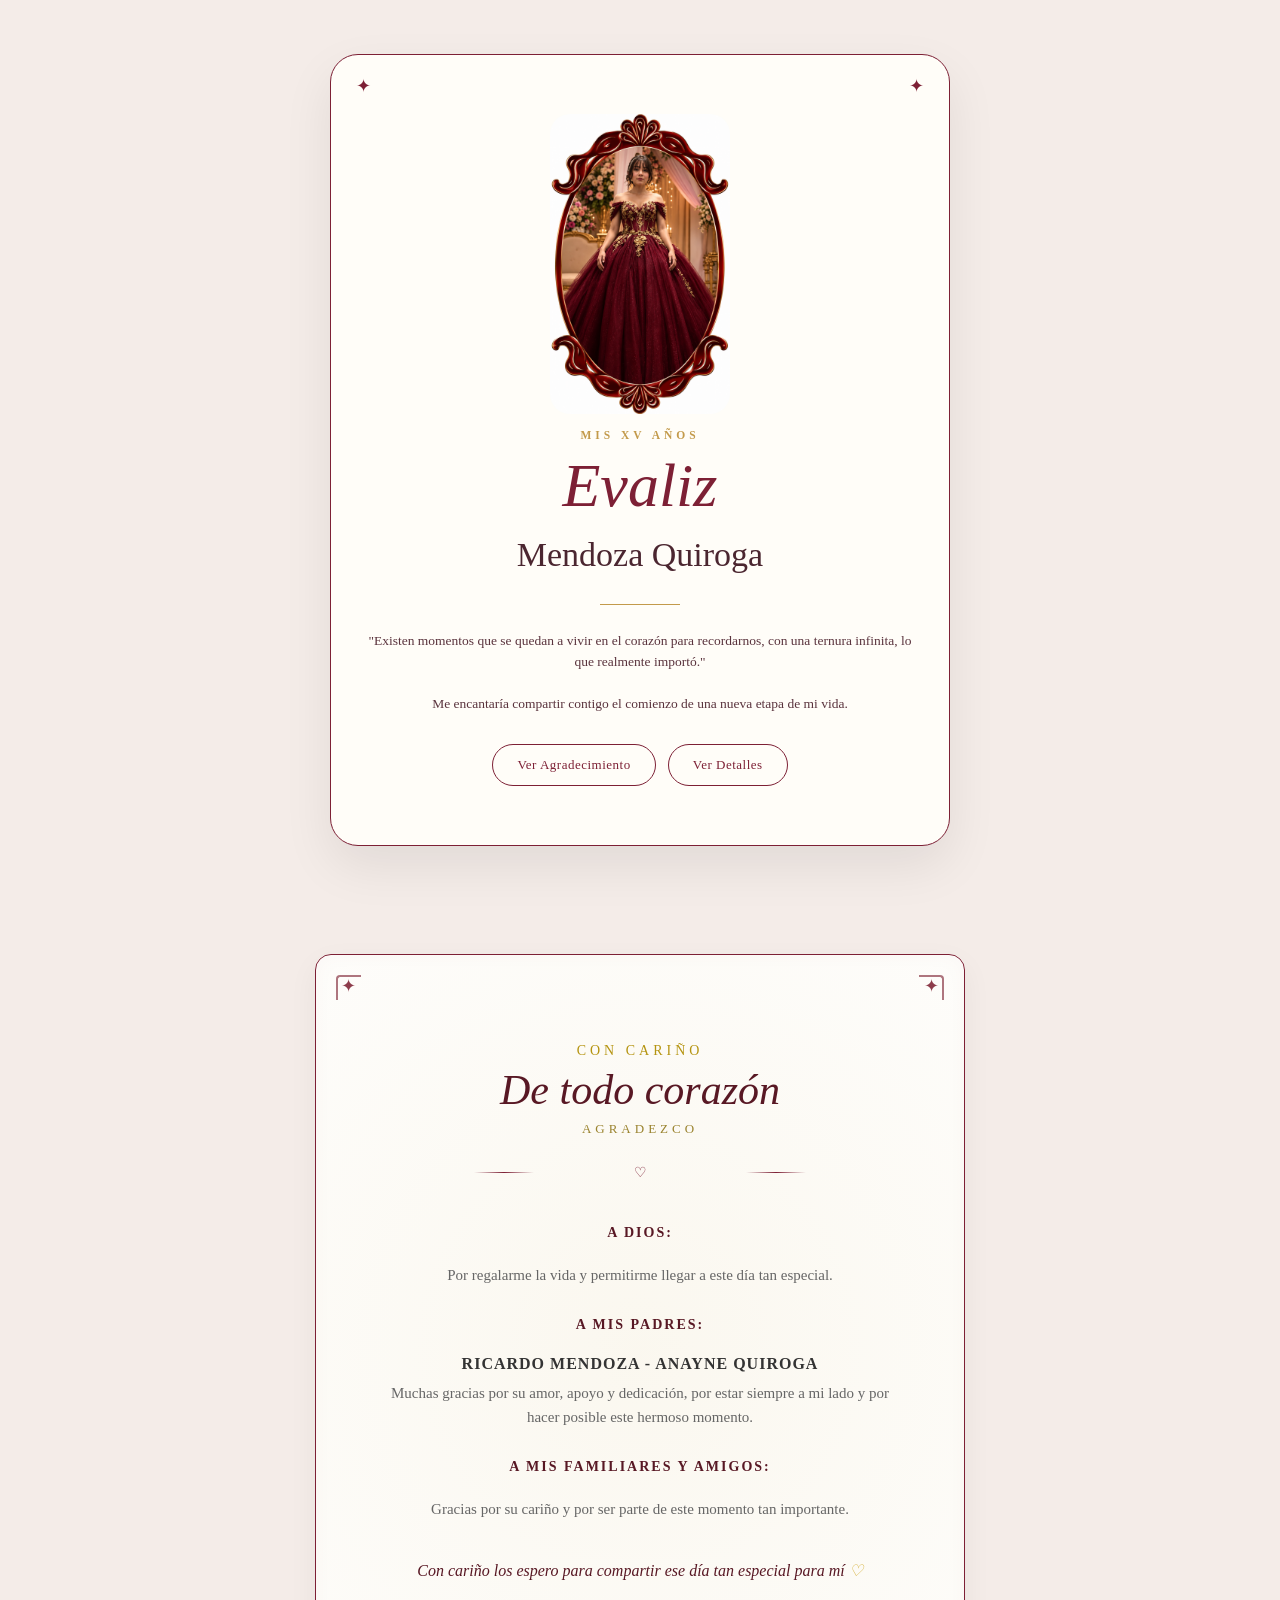
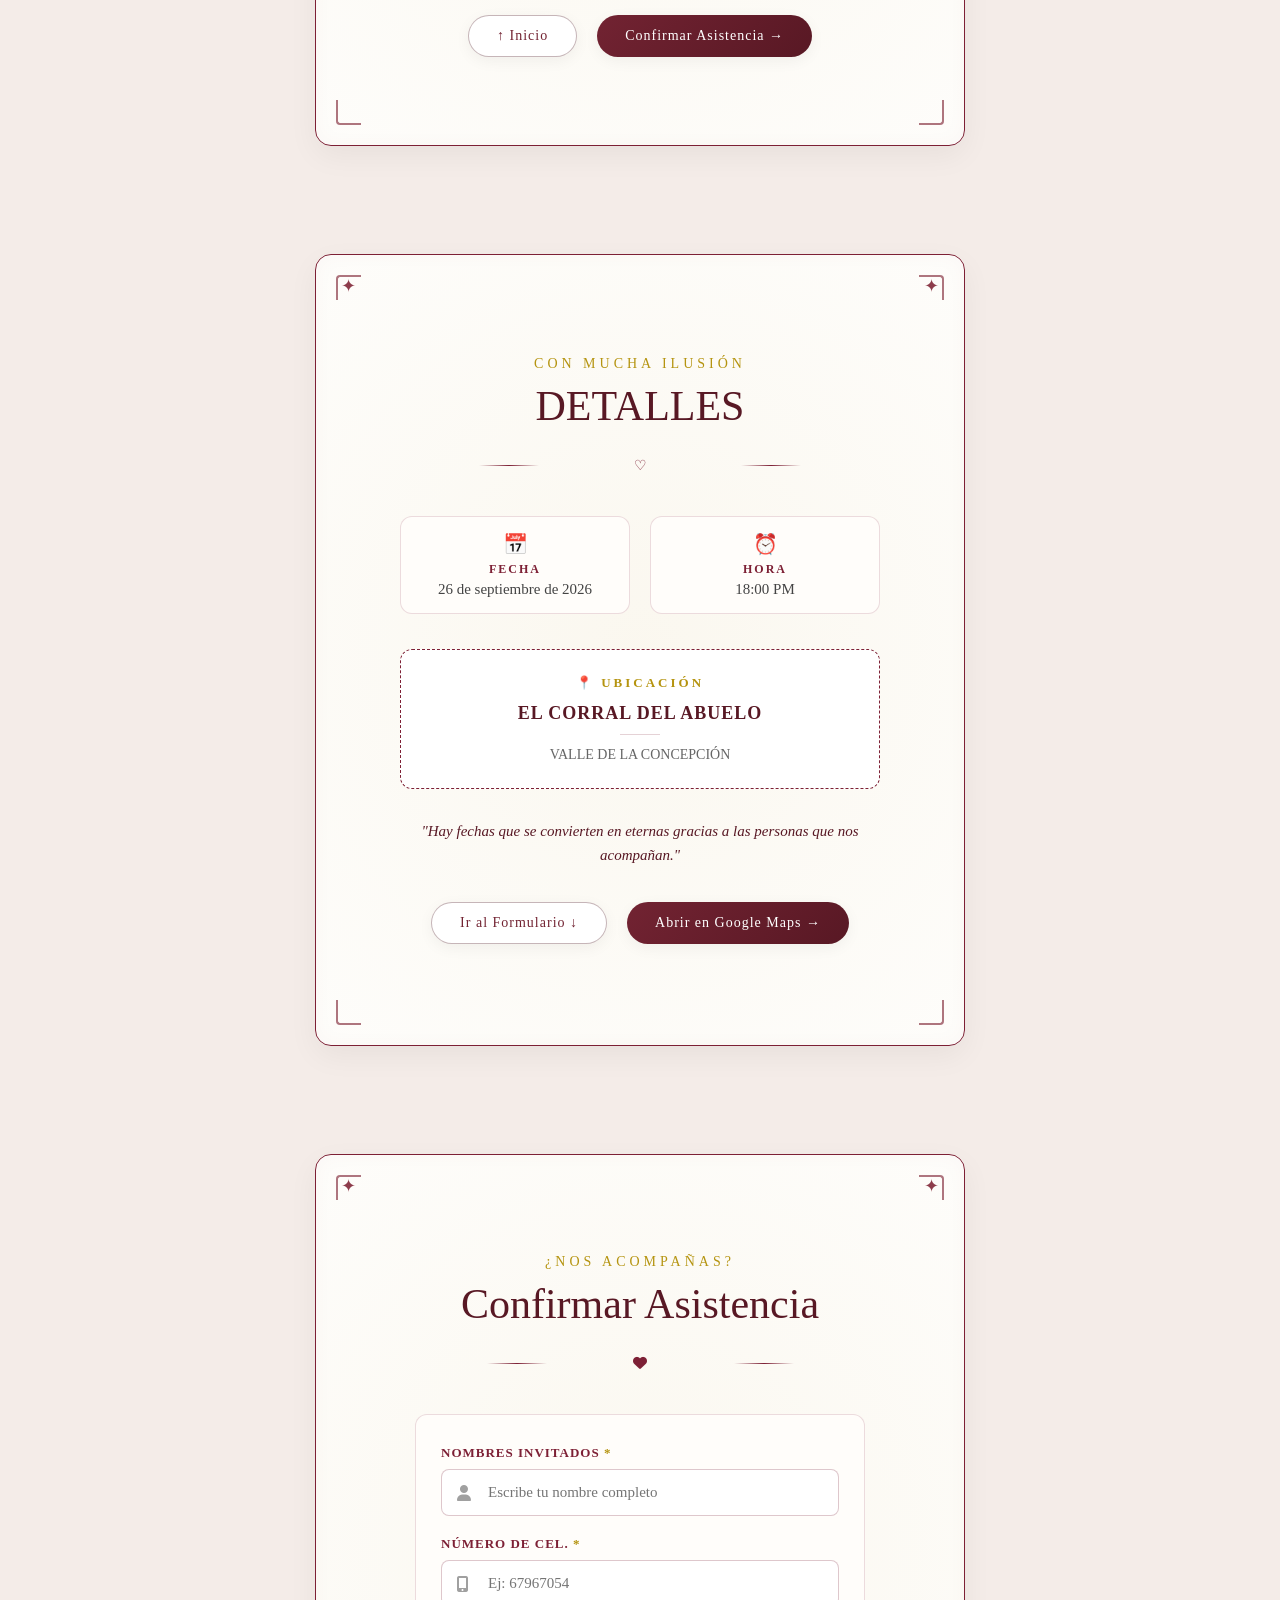
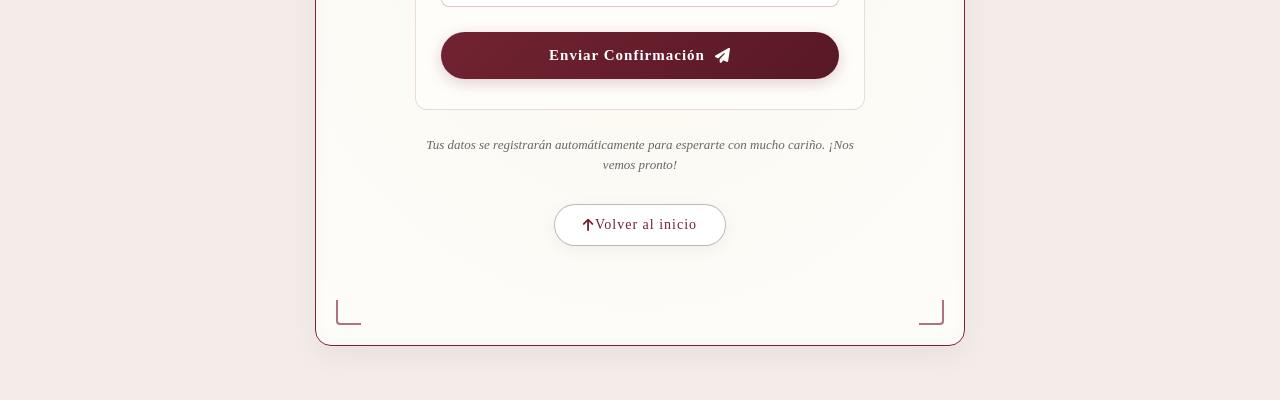
==== carta.html @ 5958983e "Add files via upload" ====
<!doctype html>
<html lang="es">
<head>
<meta charset="utf-8">
<meta name="viewport" content="width=device-width,initial-scale=1">
<link rel="icon" type="image/png" href="logolc.png">
<link rel="stylesheet" href="carta.css">
<link rel="stylesheet" href="https://cloudflare.com">
<link rel="stylesheet" href="https://cdnjs.cloudflare.com/ajax/libs/font-awesome/6.4.0/css/all.min.css">
<title>Mis XV - Evaliz Mendoza Quiroga</title>
</head>
<body>

<!-- PÁGINA 1: PORTADA -->
<section class="page" id="inicio">
  <div class="card">
    <div class="photo-container">
      <img src="goto.png" alt="Evaliz Mendoza Quiroga">
    </div>
    <div class="eyebrow">Mis XV Años</div>
    <h1>Evaliz</h1>
    <h2>Mendoza Quiroga</h2>
    <div class="line"></div>
    <p class="note">"Existen momentos que se quedan a vivir en el corazón para recordarnos, con una ternura infinita, lo que realmente importó."</p>
    <p class="note">Me encantaría compartir contigo el comienzo de una nueva etapa de mi vida.</p>
    <div class="btn-container">
      <a class="btn" href="#agradecimiento">Ver Agradecimiento</a>
      <a class="btn" href="#detalles">Ver Detalles</a>
    </div>
  </div>
</section>

<!-- PÁGINA 2: AGRADECIMIENTOS -->
<section class="page" id="agradecimiento">
  <div class="card agradecimiento-card">
    <div class="corner-ornament top-left"></div>
    <div class="corner-ornament top-right"></div>
    <div class="corner-ornament bottom-left"></div>
    <div class="corner-ornament bottom-right"></div>
    <div class="glow-effect"></div>

    <div class="card-content">
      <div class="eyebrow-text">Con cariño</div>
      <h1 class="main-title">De todo corazón</h1>
      <div class="eyebrow-text sub-eyebrow">Agradezco</div>
      
      <div class="elegant-divider">
        <span class="line"></span>
        <span class="heart-icon">♡</span>
        <span class="line"></span>
      </div>
      
      <div class="thanks-section">
        <div class="thanks-block">
          <p><strong>A DIOS:</strong></p>
          <p class="thanks-text">Por regalarme la vida y permitirme llegar a este día tan especial.</p>
        </div>
        <div class="thanks-block">
          <p><strong>A MIS PADRES:</strong></p>
          <p class="parents-names">RICARDO MENDOZA - ANAYNE QUIROGA</p>
          <p class="thanks-text">Muchas gracias por su amor, apoyo y dedicación, por estar siempre a mi lado y por hacer posible este hermoso momento.</p>
        </div>
        <div class="thanks-block">
          <p><strong>A MIS FAMILIARES Y AMIGOS:</strong></p>
          <p class="thanks-text">Gracias por su cariño y por ser parte de este momento tan importante.</p>
        </div>
      </div>
      
      <footer class="thanks-footer">
        Con cariño los espero para compartir ese día tan especial para mí <span class="beating-heart">♡</span>
      </footer>
      
      <div class="btn-container-modern">
        <a class="btn-modern secondary" href="#inicio">↑ Inicio</a>
        <a class="btn-modern primary" href="#asistencia">Confirmar Asistencia →</a>
      </div>
    </div>
  </div>
</section>

<!-- PÁGINA 3: DETALLES -->
<section class="page" id="detalles">
  <div class="card detalles-card">
    <div class="corner-ornament top-left"></div>
    <div class="corner-ornament top-right"></div>
    <div class="corner-ornament bottom-left"></div>
    <div class="corner-ornament bottom-right"></div>
    <div class="glow-effect"></div>

    <div class="card-content">
      <div class="eyebrow-text">Con mucha ilusión</div>
      <h2 class="main-title">DETALLES</h2>
      
      <div class="elegant-divider">
        <span class="line"></span>
        <span class="heart-icon">♡</span>
        <span class="line"></span>
      </div>
      
      <div class="details-grid">
        <div class="detail-item">
          <div class="detail-icon">📅</div>
          <div class="detail-label">FECHA</div>
          <div class="detail-value">26 de septiembre de 2026</div>
        </div>
        <div class="detail-item">
          <div class="detail-icon">⏰</div>
          <div class="detail-label">HORA</div>
          <div class="detail-value">18:00 PM</div>
        </div>
      </div>

      <div class="location-box-modern">
        <div class="location-header-text">📍 Ubicación</div>
        <div class="location-body-text">
          <b class="venue-name">EL CORRAL DEL ABUELO</b>
          <div class="location-divider"></div>
          <span class="city-name">VALLE DE LA CONCEPCIÓN</span>
        </div>
      </div>
      
      <p class="poetic-note">"Hay fechas que se convierten en eternas gracias a las personas que nos acompañan."</p>
      
      <div class="btn-container-modern">
        <a class="btn-modern secondary" href="#asistencia">Ir al Formulario ↓</a>
        <a class="btn-modern primary" href="https://maps.app.goo.gl/3q6DcX9PxnJpXSRk8" target="_blank">Abrir en Google Maps →</a>
      </div>
    </div>
  </div>
</section>

<!-- PÁGINA 4: ASISTENCIA -->
<section class="page" id="asistencia">
  <div class="card asistencia-card">
    <div class="corner-ornament top-left"></div>
    <div class="corner-ornament top-right"></div>
    <div class="corner-ornament bottom-left"></div>
    <div class="corner-ornament bottom-right"></div>
    <div class="glow-effect"></div>

    <div class="card-content">
      <div class="eyebrow-text">¿Nos acompañas?</div>
      <h2 class="main-title">Confirmar Asistencia</h2>
      
      <div class="elegant-divider">
        <span class="line"></span>
        <span class="heart-icon"><i class="fas fa-heart"></i></span>
        <span class="line"></span>
      </div>
      
      <div class="form-box-modern"> 
        <!-- IMPORTANTE: Reemplaza TU_URL_DE_APPS_SCRIPT_AQUI con la URL real de tu Web App desplegada -->
        <form id="asistenciaForm" action="https://script.google.com/macros/s/AKfycby9X5_h3kV5XhqtkE-7FlWjugrBrktTr8aeO9FTvDEMkKX0wABNz7o9vfvUpD0KPTnzUQ/exec" method="POST"> 
          <div class="form-group-modern"> 
            <label for="name-input">Nombres Invitados <span class="required">*</span></label> 
            <div class="input-wrapper"> 
              <i class="fas fa-user input-icon-fa"></i> 
              <input type="text" id="name-input" name="nombre" placeholder="Escribe tu nombre completo" required> 
            </div> 
          </div> 
      
          <div class="form-group-modern"> 
            <label for="tel-input">Número de Cel. <span class="required">*</span></label> 
            <div class="input-wrapper"> 
              <i class="fas fa-mobile-alt input-icon-fa"></i> 
              <input type="tel" id="tel-input" name="telefono" placeholder="Ej: 67967054" required> 
            </div> 
          </div> 
      
          <div class="submit-container-modern"> 
            <button type="submit" id="submitBtn" class="btn-submit-modern"> 
              Enviar Confirmación <i class="fas fa-paper-plane button-icon-fa"></i> 
            </button> 
          </div> 
        </form> 
      </div>

      <p class="form-note" id="formMessage">
        Tus datos se registrarán automáticamente para esperarte con mucho cariño. ¡Nos vemos pronto!
      </p>
      
      <div class="btn-container-modern">
        <a class="btn-modern secondary" href="#inicio"><i class="fas fa-arrow-up"></i> Volver al inicio</a>
      </div>
    </div>
  </div>
</section>

<script>
  // Script para manejar el envío por AJAX y evitar bloqueos de CORS o redirecciones de Google
  const form = document.getElementById('asistenciaForm');
  const submitBtn = document.getElementById('submitBtn');
  const formMessage = document.getElementById('formMessage');

  form.addEventListener('submit', function(e) {
    e.preventDefault();
    
    // Si no has cambiado la URL temporal, avisa al usuario
    if(form.action.includes("TU_URL_DE_APPS_SCRIPT_AQUI")) {
      alert("Por favor, configura la URL de tu Google Apps Script en el atributo action del formulario.");
      return;
    }

    submitBtn.disabled = true;
    submitBtn.innerHTML = "Enviando... <i class='fas fa-spinner fa-spin'></i>";

    const formData = new FormData(form);

    fetch(form.action, {
      method: 'POST',
      body: formData,
      mode: 'no-cors' // Necesario para Apps Script en peticiones web directas
    })
    .then(() => {
      formMessage.innerHTML = "¡Muchas gracias! Tu asistencia ha sido confirmada con éxito. ❤️";
      formMessage.style.color = "#7d2035";
      formMessage.style.fontWeight = "bold";
      form.reset();
      submitBtn.innerHTML = "¡Enviado con éxito! ✨";
    })
    .catch((error) => {
      console.error('Error:', error);
      submitBtn.disabled = false;
      submitBtn.innerHTML = "Enviar Confirmación <i class='fas fa-paper-plane button-icon-fa'></i>";
      alert("Hubo un error al enviar. Por favor intenta de nuevo.");
    });
  });
</script>

</body>
</html>
---- carta.css ----
*{box-sizing:border-box}
  html{scroll-behavior:smooth}
  body{
    margin:0;
    background:#f4ece8;
    color:#4b2630;
    overflow-x:hidden;
    font-family: 'Playfair Display', 'Georgia', serif;
  }
  
  @keyframes floatSlow {
    0%, 100% { transform: translateY(0px); }
    50% { transform: translateY(-8px); }
  }

  @keyframes pulseGlow {
    0% { transform: scale(1); box-shadow: 0 0 0 0 rgba(125, 32, 53, 0.4); }
    70% { transform: scale(1.02); box-shadow: 0 0 0 12px rgba(125, 32, 53, 0); }
    100% { transform: scale(1); box-shadow: 0 0 0 0 rgba(125, 32, 53, 0); }
  }

  @keyframes sparkleAnim {
    0%, 100% { opacity: 0.4; transform: scale(1); }
    50% { opacity: 1; transform: scale(1.2); }
  }

  .page{
    min-height:100vh;
    padding:20px;
    display:flex;
    align-items:center;
    justify-content:center;
  }
  
  .card{
    max-width: 620px;
    width: 100%;
    min-height: 88vh;
    background: #fffdf8;
    border: 1.5px solid #7d2035;
    border-radius: 28px;
    padding: 45px 30px;
    text-align: center;
    box-shadow: 0 20px 50px rgba(0,0,0,0.08);
    position: relative;
    display: flex;
    flex-direction: column;
    justify-content: center;
    align-items: center;
    animation: floatSlow 6s ease-in-out infinite;
  }
  
  .card::before {
    content: "✦";
    position: absolute;
    top: 20px;
    left: 25px;
    color: #7d2035;
    font-size: 18px;
    animation: sparkleAnim 3s infinite;
  }
  .card::after {
    content: "✦";
    position: absolute;
    top: 20px;
    right: 25px;
    color: #7d2035;
    font-size: 18px;
    animation: sparkleAnim 3s infinite alternate;
  }

  .photo-container {
    width: 180px;
    height: 300px;
    margin: 0 auto 15px;
    border-radius: 20px;
    overflow: hidden;
  }
  
  .photo-container img {
    width: 100%;
    height: 100%;
    object-fit: cover;
  }

  .eyebrow{
    color:#c39a4b;
    text-transform:uppercase;
    letter-spacing:4px;
    font-size:11.5px;
    margin-bottom:8px;
    font-weight: bold;
  }
  
  h1{
    font-size:clamp(40px, 9vw, 62px);
    font-weight:400;
    font-style:italic;
    color:#7d2035;
    line-height:1;
    margin:5px 0 15px;
  }
  
  h2{
    font-size:clamp(22px, 5vw, 34px);
    font-weight:400;
    color:#4b2630;
    margin:5px 0 15px;
  }

  .line{
    height:1px;
    width:80px;
    background:#c39a4b;
    margin:15px auto;
  }
  
  .note{
    font-size:13.5px;
    line-height:1.6;
    margin:10px 0;
    color:#5a333d;
  }
  
  .btn-container {
    display: flex;
    gap: 12px;
    justify-content: center;
    margin-top: 20px;
    flex-wrap: wrap;
    width: 100%;
  }

  .btn{
    display: inline-block;
    padding: 12px 24px;
    border-radius: 99px;
    background: transparent;
    color: #7d2035;
    text-decoration: none;
    font-size: 13px;
    letter-spacing: 0.5px;
    border: 1px solid #7d2035;
    transition: all 0.3s ease;
  }
  
  .btn:hover{
    background: #7d2035;
    color: white;
    transform: translateY(-3px);
  }

  .btn.primary {
    background: #7d2035;
    color: white;
    animation: pulseGlow 2.5s infinite;
  }

  /* Estilos generales compartidos */
  .agradecimiento-card, .detalles-card, .asistencia-card {
    position: relative;
    max-width: 650px;
    width: 100%;
    background: #ffffff;
    border-radius: 16px;
    padding: 50px 40px;
    box-shadow: 0 10px 30px rgba(0, 0, 0, 0.05), inset 0 0 20px rgba(125, 32, 53, 0.03);
    text-align: center;
    overflow: hidden;
  }

  .glow-effect {
    position: absolute;
    top: -50%; left: -50%; width: 200%; height: 200%;
    background: radial-gradient(circle, rgba(244,236,215,0.4) 0%, rgba(255,255,255,0) 70%);
    pointer-events: none; z-index: 1;
  }

  .card-content { position: relative; z-index: 2; }

  .corner-ornament {
    position: absolute; width: 25px; height: 25px; border: 2px solid #7d2035; pointer-events: none; opacity: 0.7;
  }
  .top-left { top: 20px; left: 20px; border-right: none; border-bottom: none; border-top-left-radius: 4px; }
  .top-right { top: 20px; right: 20px; border-left: none; border-bottom: none; border-top-right-radius: 4px; }
  .bottom-left { bottom: 20px; left: 20px; border-right: none; border-top: none; border-bottom-left-radius: 4px; }
  .bottom-right { bottom: 20px; right: 20px; border-left: none; border-top: none; border-bottom-right-radius: 4px; }

  .eyebrow-text { font-size: 14px; text-transform: uppercase; letter-spacing: 4px; color: #b59410; font-weight: 500; margin-bottom: 5px; }
  .sub-eyebrow { margin-top: 5px; margin-bottom: 20px; font-size: 13px; color: #9a832e; }
  .main-title { font-size: 42px; color: #581824; font-weight: 400; margin: 10px 0; }

  .elegant-divider { display: flex; align-items: center; justify-content: center; margin: 20px 0 35px 0; }
  .elegant-divider .line { height: 1px; width: 60px; background: linear-gradient(to right, transparent, #7d2035, transparent); }
  .elegant-divider .heart-icon { margin: 0 15px; color: #7d2035; font-size: 14px; }

  .thanks-section { margin-bottom: 40px; }
  .thanks-block { margin-bottom: 28px; }
  .thanks-block strong { color: #581824; font-size: 14px; letter-spacing: 2px; display: inline-block; margin-bottom: 6px; }
  .parents-names { font-size: 16px; color: #333; font-weight: 600; letter-spacing: 1px; margin: 4px 0 8px 0; }
  .thanks-text { font-size: 15px; color: #666; line-height: 1.6; max-width: 500px; margin: 0 auto; }
  .thanks-footer { font-size: 16px; color: #581824; font-style: italic; margin: 35px 0; }
  
  .beating-heart { display: inline-block; color: #d4af37; animation: heartBeat 1.5s infinite; }
  @keyframes heartBeat {
    0%, 28%, 70% { transform: scale(1); }
    14%, 42% { transform: scale(1.2); }
  }

  .btn-container-modern { display: flex; justify-content: center; gap: 20px; margin-top: 20px; flex-wrap: wrap; }
  .btn-modern {
    display: inline-flex; align-items: center; justify-content: center; padding: 12px 28px;
    font-size: 14px; font-weight: 500; text-decoration: none; letter-spacing: 1px; border-radius: 50px;
    transition: all 0.3s ease; box-shadow: 0 4px 15px rgba(0,0,0,0.05); cursor: pointer;
  }
  .btn-modern.primary { background: linear-gradient(135deg, #722332 0%, #581824 100%); color: #ffffff; border: none; }
  .btn-modern.primary:hover { transform: translateY(-3px); box-shadow: 0 6px 20px rgba(88, 24, 36, 0.3); }
  .btn-modern.secondary { background: #ffffff; color: #722332; border: 1px solid rgba(67, 10, 21, 0.3); }
  .btn-modern.secondary:hover { background: #fbf7f8; transform: translateY(-3px); border-color: #722332; }

  /* Detalles Grid */
  .details-grid { display: flex; justify-content: space-around; gap: 20px; margin-bottom: 35px; }
  .detail-item { flex: 1; padding: 15px; background: #fffdfa; border: 1px solid rgba(125, 32, 53, 0.15); border-radius: 12px; }
  .detail-icon { font-size: 20px; margin-bottom: 6px; }
  .detail-label { font-size: 12px; font-weight: bold; color: #7d2035; letter-spacing: 2px; margin-bottom: 4px; }
  .detail-value { font-size: 15px; color: #444; font-weight: 500; }

  .location-box-modern {
    background: #ffffff; border: 1px dashed #7d2035; border-radius: 12px; padding: 25px 20px; margin: 0 auto 30px auto; max-width: 480px;
  }
  .location-header-text { font-size: 13px; text-transform: uppercase; letter-spacing: 3px; color: #b59410; font-weight: 600; margin-bottom: 12px; }
  .venue-name { font-size: 18px; color: #581824; letter-spacing: 1px; display: block; }
  .location-divider { height: 1px; width: 40px; background: rgba(125, 32, 53, 0.2); margin: 10px auto; }
  .city-name { font-size: 14px; color: #666; font-weight: 500; }
  .poetic-note { font-size: 15px; color: #581824; font-style: italic; line-height: 1.6; max-width: 480px; margin: 0 auto 35px auto; }

  /* Formulario Estilos */
  .form-box-modern {
    max-width: 480px; margin: 0 auto 25px auto; text-align: left; background: #fffdfa; padding: 30px 25px; border-radius: 12px; border: 1px solid rgba(125, 32, 53, 0.15);
  }
  .form-group-modern { margin-bottom: 20px; }
  .form-group-modern label { display: block; font-size: 13px; font-weight: 600; color: #7d2035; letter-spacing: 1px; margin-bottom: 8px; text-transform: uppercase; }
  .form-group-modern .required { color: #b59410; }
  .input-wrapper { position: relative; display: flex; align-items: center; }
  .input-icon-fa { position: absolute; left: 16px; font-size: 16px; color: #a0a0a0; pointer-events: none; }
  .input-wrapper input {
    width: 100%; padding: 14px 14px 14px 46px; font-size: 15px; color: #333; background-color: #ffffff;
    border: 1px solid rgba(125, 32, 53, 0.25); border-radius: 8px; font-family: inherit;
  }
  .input-wrapper input:focus { outline: none; border-color: #7d2035; box-shadow: 0 0 0 3px rgba(125, 32, 53, 0.1); }
  .submit-container-modern { margin-top: 25px; }
  .btn-submit-modern {
    width: 100%; padding: 15px; font-size: 15px; font-weight: 600; color: #ffffff;
    background: linear-gradient(135deg, #722332 0%, #581824 100%); border: none; border-radius: 50px;
    cursor: pointer; font-family: inherit; letter-spacing: 1px; box-shadow: 0 4px 15px rgba(88, 24, 36, 0.2);
    display: flex; align-items: center; justify-content: center; gap: 10px; transition: 0.3s;
  }
  .btn-submit-modern:hover { transform: translateY(-2px); background: linear-gradient(135deg, #862d3d 0%, #6b202e 100%); }
  .form-note { font-size: 13px; color: #666; font-style: italic; line-height: 1.5; max-width: 450px; margin: 5px auto 30px auto; }

  @media (max-width: 480px) {
    .agradecimiento-card, .detalles-card, .asistencia-card { padding: 40px 20px; }
    .main-title { font-size: 32px; }
    .details-grid { flex-direction: column; gap: 15px; }
    .btn-modern { width: 100%; box-sizing: border-box; }
  }
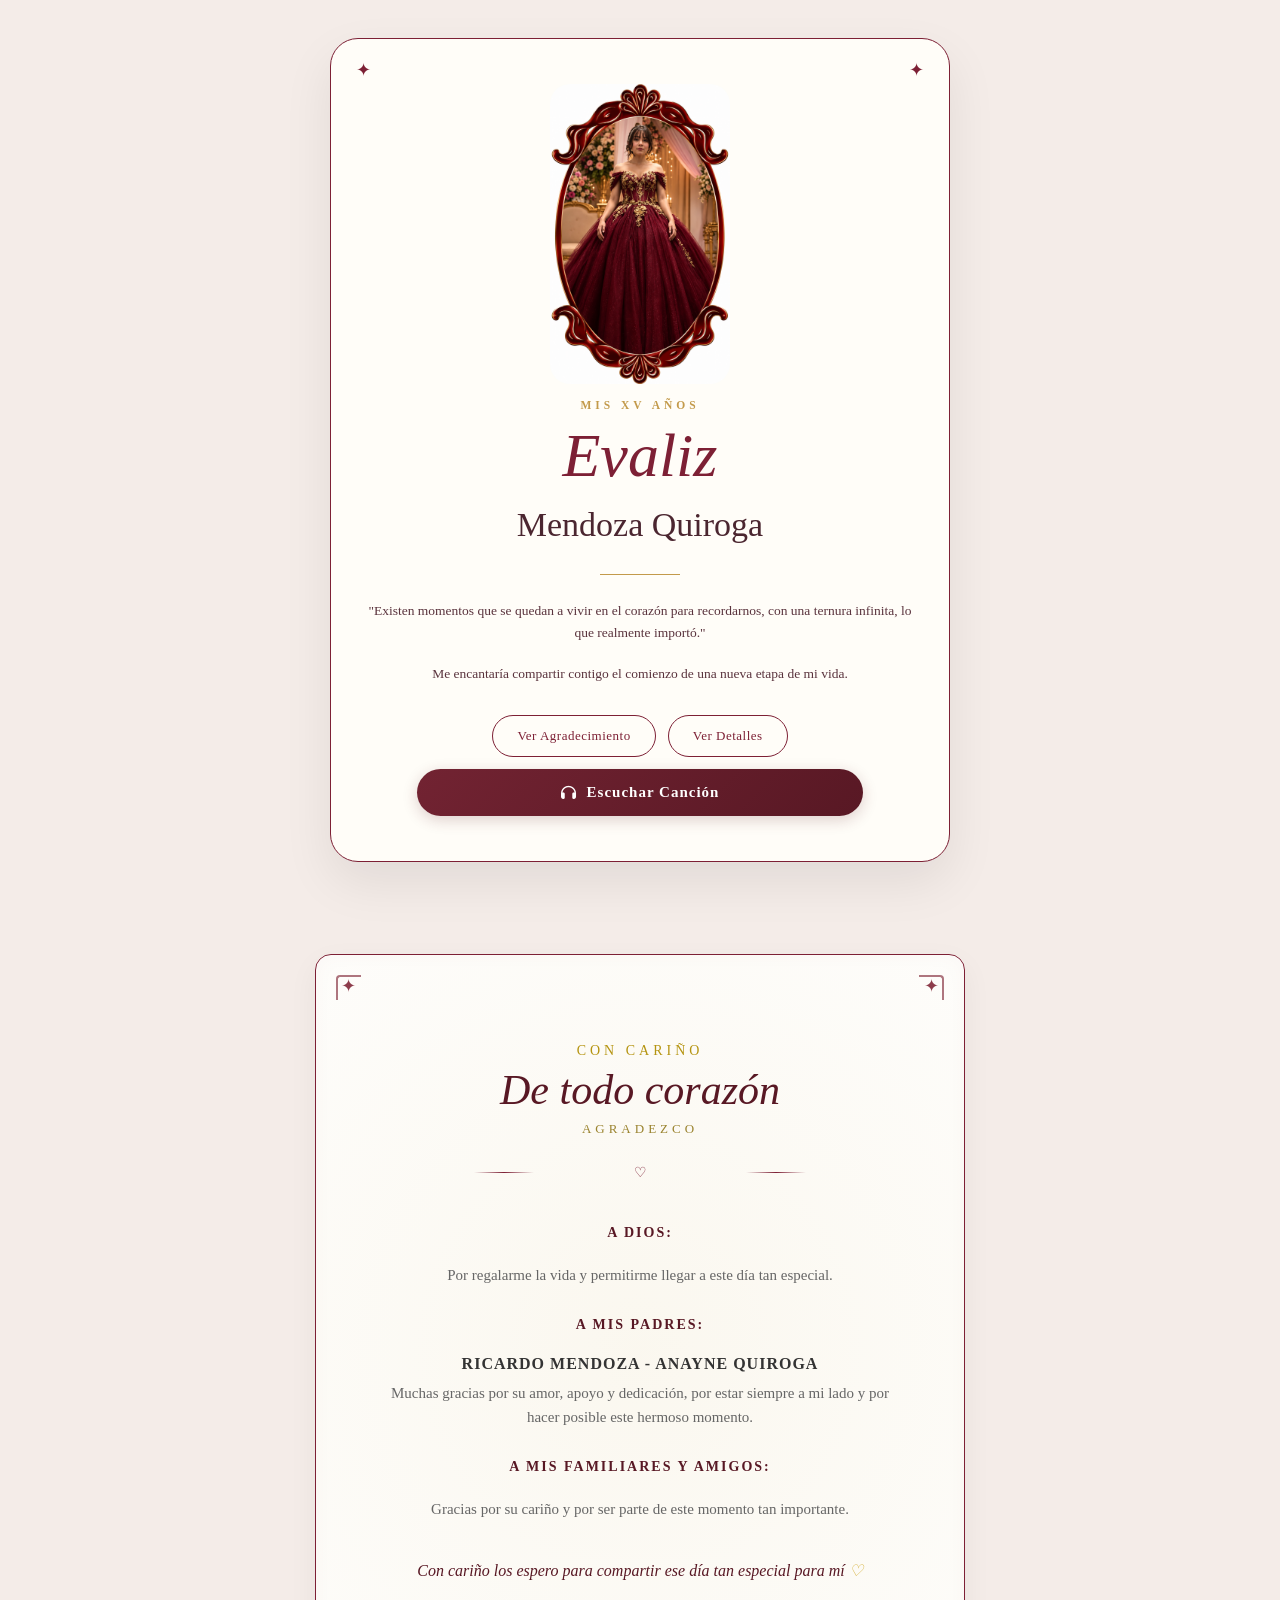
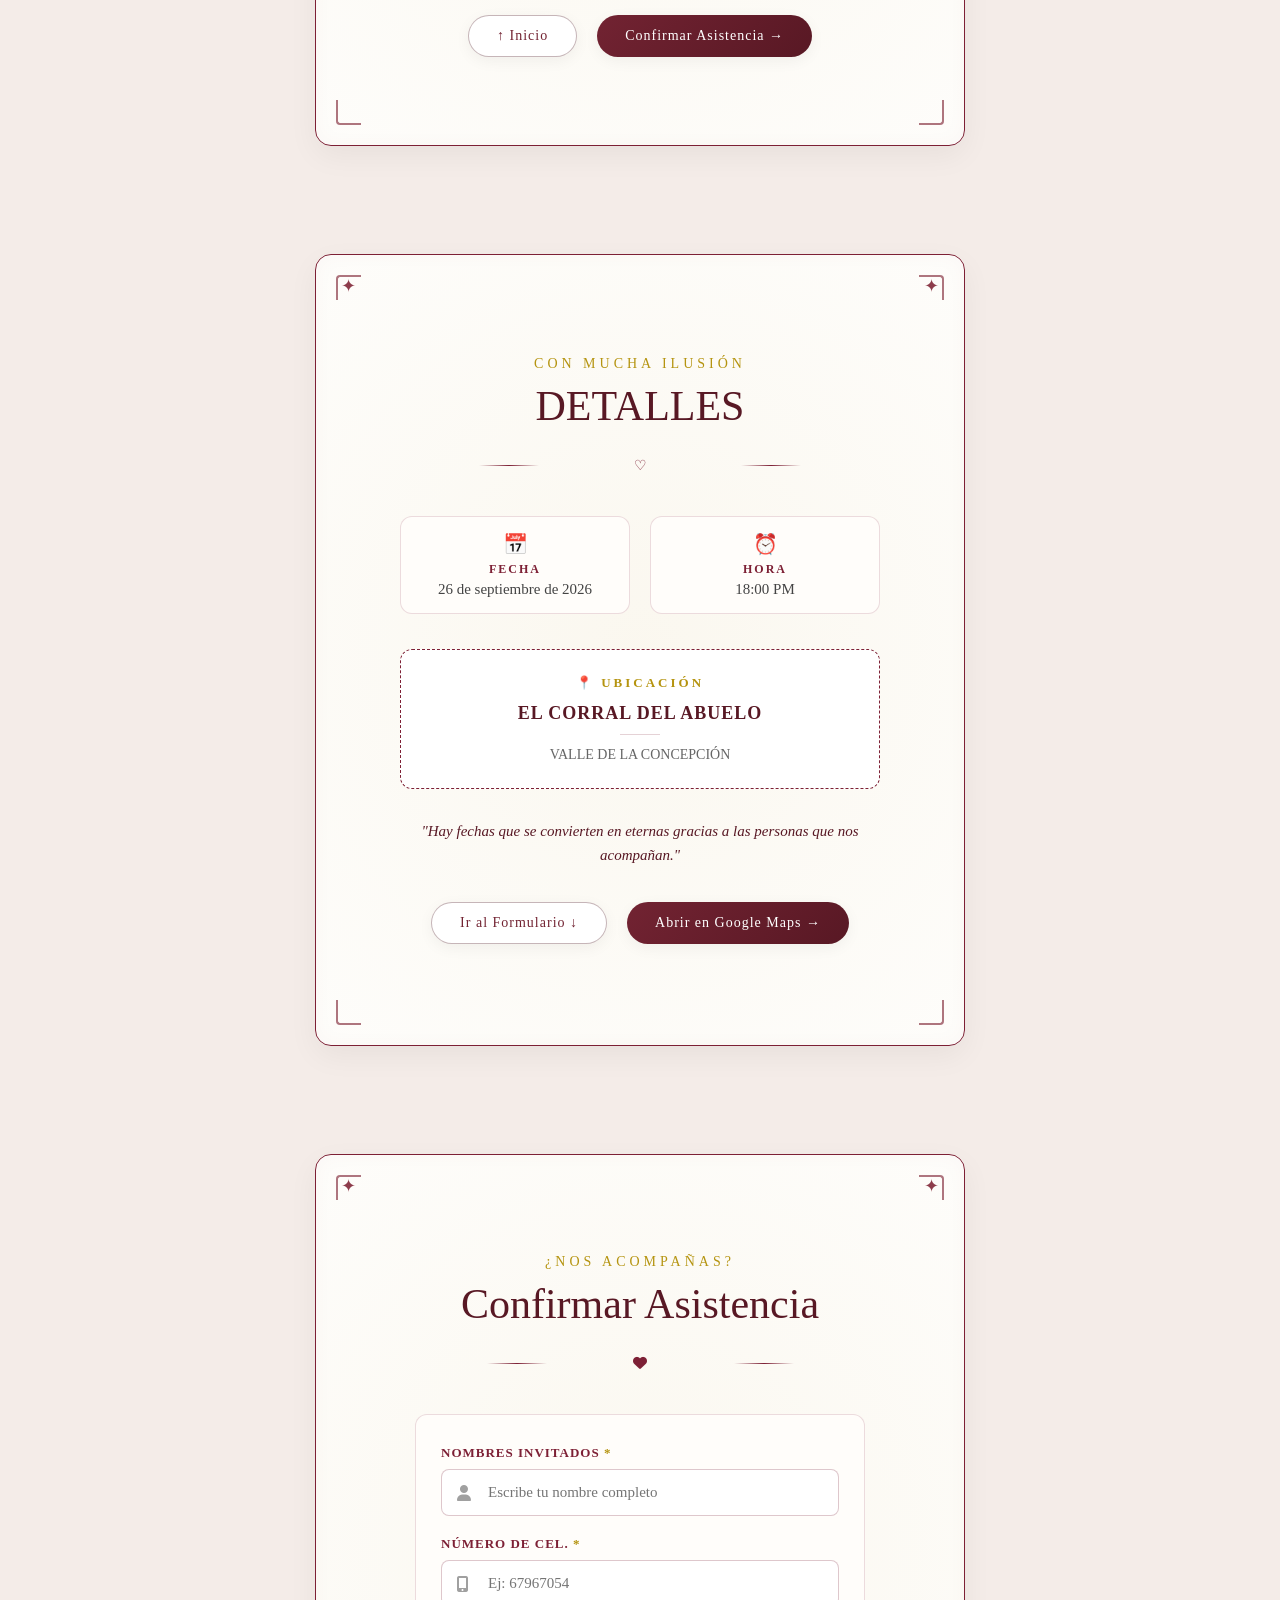
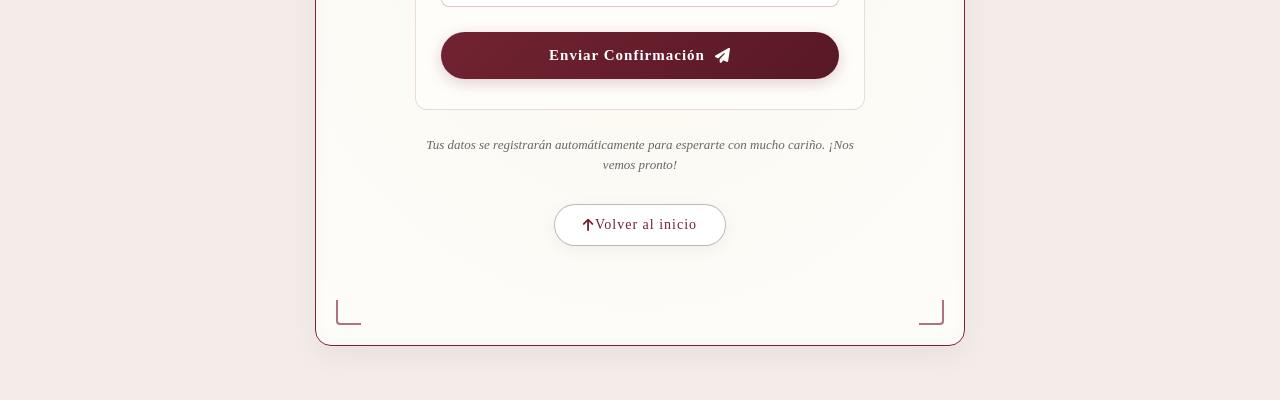
==== commit 6d9aa6ab: "Add files via upload" ====
--- a/carta.html
+++ b/carta.html
@@ -26,7 +26,9 @@
     <div class="btn-container">
       <a class="btn" href="#agradecimiento">Ver Agradecimiento</a>
       <a class="btn" href="#detalles">Ver Detalles</a>
-    </div>
+      <button class="btn-music" onclick="reproducirMusica()"><i class="fas fa-headphones"></i>Escuchar Canción</button>
+    </div>
+    <audio id="miCancion" src="cancion.mp4"></audio>
   </div>
 </section>
 
@@ -225,6 +227,15 @@
       alert("Hubo un error al enviar. Por favor intenta de nuevo.");
     });
   });
+  function reproducirMusica() {
+    var audio = document.getElementById("miCancion");
+    
+    if (audio.paused) {
+        audio.play();
+    } else {
+        audio.pause();
+    }
+}
 </script>
 
 </body>
--- a/carta.css
+++ b/carta.css
@@ -263,4 +263,10 @@
     .main-title { font-size: 32px; }
     .details-grid { flex-direction: column; gap: 15px; }
     .btn-modern { width: 100%; box-sizing: border-box; }
+  }
+  .btn-music{
+    width: 80%; padding: 15px; font-size: 15px; font-weight: 600; color: #ffffff;
+    background: linear-gradient(135deg, #722332 0%, #581824 100%); border: none; border-radius: 50px;
+    cursor: pointer; font-family: inherit; letter-spacing: 1px; box-shadow: 0 4px 15px rgba(88, 24, 36, 0.2);
+    display: flex; align-items: center; justify-content: center; gap: 10px; transition: 0.3s;
   }
